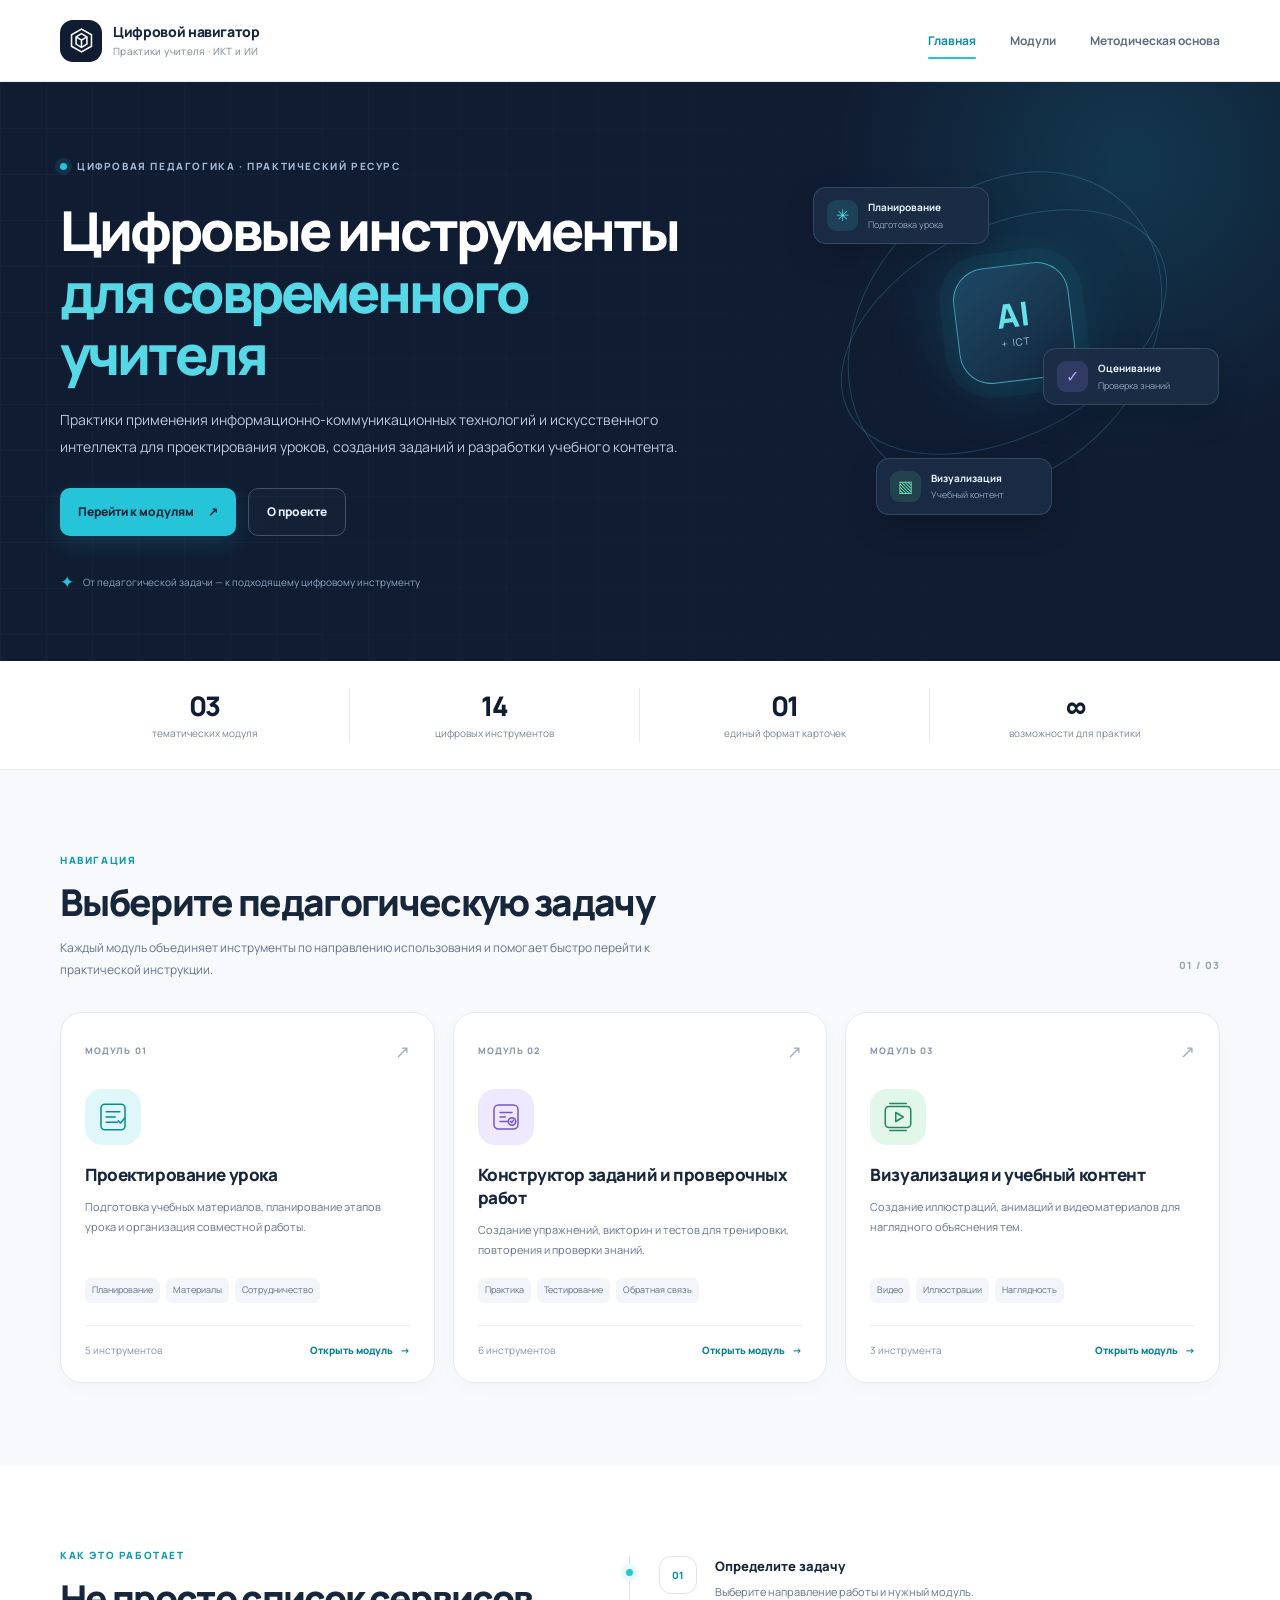
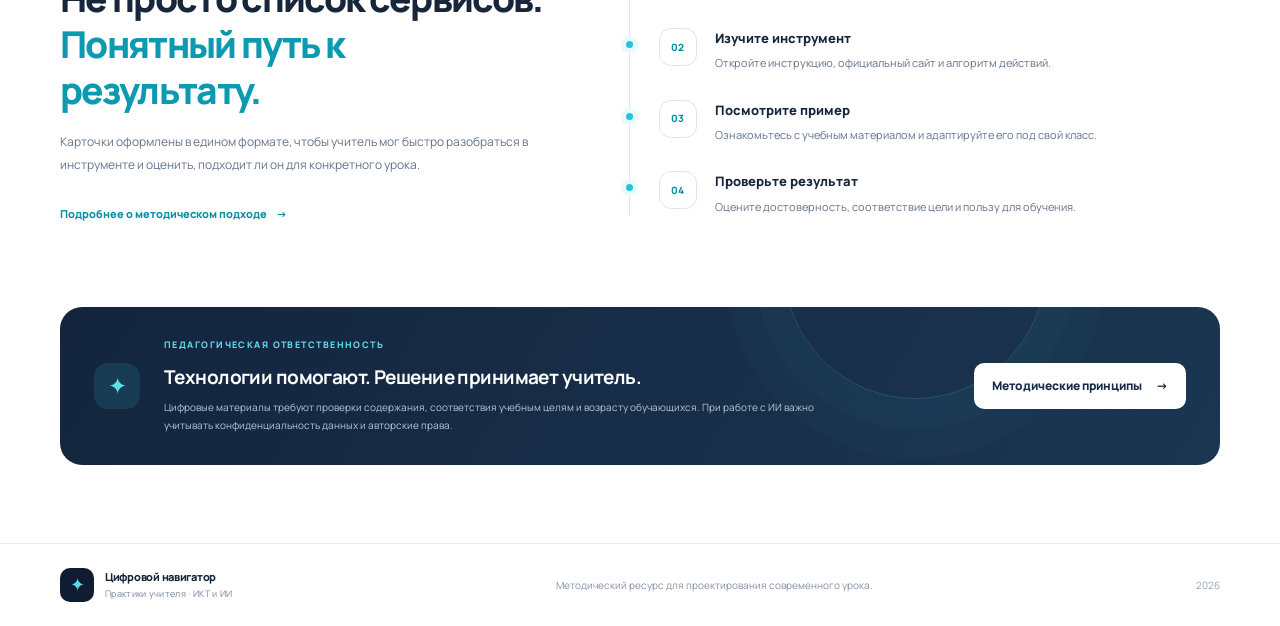
==== index.html @ 476607b9 "init" ====
<!DOCTYPE html>
<html lang="ru">
<head>
  <meta charset="UTF-8">
  <meta name="viewport" content="width=device-width, initial-scale=1.0">
  <meta name="description" content="Цифровой навигатор учителя — практики применения ИКТ и искусственного интеллекта в образовательном процессе.">
  <title>Цифровой навигатор учителя</title>
  <link rel="preconnect" href="https://fonts.googleapis.com">
  <link rel="preconnect" href="https://fonts.gstatic.com" crossorigin>
  <link href="https://fonts.googleapis.com/css2?family=Manrope:wght@400;500;600;700;800&display=swap" rel="stylesheet">
  <link rel="stylesheet" href="assets/css/style.css">
</head>
<body>
  <header class="site-header">
    <div class="container nav-wrap">
      <a class="brand" href="index.html" aria-label="Цифровой навигатор — главная">
        <span class="brand-mark" aria-hidden="true">
          <svg viewBox="0 0 32 32" fill="none"><path d="M16 3.5 27 9.7v12.6L16 28.5 5 22.3V9.7L16 3.5Z" stroke="currentColor" stroke-width="1.7"/><path d="m10 12 6-3.5 6 3.5v8l-6 3.5-6-3.5v-8Z" stroke="currentColor" stroke-width="1.7"/><path d="m10.5 12.3 5.5 3.2 5.5-3.2M16 15.5v7.6" stroke="currentColor" stroke-width="1.7"/></svg>
        </span>
        <span class="brand-copy"><strong>Цифровой навигатор</strong><small>Практики учителя · ИКТ и ИИ</small></span>
      </a>
      <button class="menu-toggle" type="button" aria-label="Открыть меню" aria-expanded="false">
        <span></span><span></span><span></span>
      </button>
      <nav class="main-nav" aria-label="Главная навигация">
        <a class="active" href="index.html">Главная</a>
        <a href="modules/lesson-design.html">Модули</a>
        <a href="methodology.html">Методическая основа</a>
      </nav>
    </div>
  </header>

  <main>
    <section class="hero">
      <div class="hero-grid" aria-hidden="true"></div>
      <div class="container hero-content">
        <div class="eyebrow"><span class="eyebrow-dot"></span> ЦИФРОВАЯ ПЕДАГОГИКА · ПРАКТИЧЕСКИЙ РЕСУРС</div>
        <h1>Цифровые инструменты<br><span>для современного учителя</span></h1>
        <p class="hero-lead">Практики применения информационно-коммуникационных технологий и искусственного интеллекта для проектирования уроков, создания заданий и разработки учебного контента.</p>
        <div class="hero-actions">
          <a class="button button-primary" href="#modules">Перейти к модулям <span aria-hidden="true">↗</span></a>
          <a class="button button-ghost" href="methodology.html">О проекте</a>
        </div>
        <div class="hero-note"><span class="note-icon">✦</span><span>От педагогической задачи — к подходящему цифровому инструменту</span></div>
      </div>
      <div class="hero-decoration" aria-hidden="true">
        <div class="orbit orbit-one"></div><div class="orbit orbit-two"></div>
        <div class="core"><span>AI</span><small>+ ICT</small></div>
        <div class="float-card float-card-a"><span class="float-icon cyan">✳</span><span><b>Планирование</b><small>Подготовка урока</small></span></div>
        <div class="float-card float-card-b"><span class="float-icon violet">✓</span><span><b>Оценивание</b><small>Проверка знаний</small></span></div>
        <div class="float-card float-card-c"><span class="float-icon green">▧</span><span><b>Визуализация</b><small>Учебный контент</small></span></div>
      </div>
    </section>

    <section class="stats-section" aria-label="О навигаторе в цифрах">
      <div class="container stats-grid">
        <div class="stat"><span class="stat-number">03</span><span class="stat-label">тематических модуля</span></div>
        <div class="stat"><span class="stat-number">14</span><span class="stat-label">цифровых инструментов</span></div>
        <div class="stat"><span class="stat-number">01</span><span class="stat-label">единый формат карточек</span></div>
        <div class="stat"><span class="stat-number">∞</span><span class="stat-label">возможности для практики</span></div>
      </div>
    </section>

    <section class="section modules-section" id="modules">
      <div class="container">
        <div class="section-heading">
          <div>
            <div class="section-kicker">НАВИГАЦИЯ</div>
            <h2>Выберите педагогическую задачу</h2>
            <p>Каждый модуль объединяет инструменты по направлению использования и помогает быстро перейти к практической инструкции.</p>
          </div>
          <span class="heading-index">01 / 03</span>
        </div>
        <div class="module-grid">
          <article class="module-card module-card-blue">
            <div class="module-topline"><span class="module-number">МОДУЛЬ 01</span><span class="module-symbol">↗</span></div>
            <div class="module-icon icon-blue" aria-hidden="true">
              <svg viewBox="0 0 48 48" fill="none"><rect x="8" y="7" width="32" height="34" rx="5" stroke="currentColor" stroke-width="2"/><path d="M15 17h18M15 24h12M15 31h15" stroke="currentColor" stroke-width="2" stroke-linecap="round"/><path d="m31 29 3 3 6-7" stroke="currentColor" stroke-width="2" stroke-linecap="round" stroke-linejoin="round"/></svg>
            </div>
            <h3>Проектирование урока</h3>
            <p>Подготовка учебных материалов, планирование этапов урока и организация совместной работы.</p>
            <div class="module-tags"><span>Планирование</span><span>Материалы</span><span>Сотрудничество</span></div>
            <div class="module-footer"><span>5 инструментов</span><a href="modules/lesson-design.html" aria-label="Открыть модуль Проектирование урока">Открыть модуль <span>→</span></a></div>
          </article>

          <article class="module-card module-card-violet">
            <div class="module-topline"><span class="module-number">МОДУЛЬ 02</span><span class="module-symbol">↗</span></div>
            <div class="module-icon icon-violet" aria-hidden="true">
              <svg viewBox="0 0 48 48" fill="none"><rect x="8" y="8" width="32" height="32" rx="6" stroke="currentColor" stroke-width="2"/><path d="M16 18h16M16 24h7M16 30h11" stroke="currentColor" stroke-width="2" stroke-linecap="round"/><circle cx="32" cy="30" r="5" fill="currentColor" fill-opacity=".16" stroke="currentColor" stroke-width="2"/><path d="m30 30 1.5 1.5L34 28" stroke="currentColor" stroke-width="1.7" stroke-linecap="round" stroke-linejoin="round"/></svg>
            </div>
            <h3>Конструктор заданий и проверочных работ</h3>
            <p>Создание упражнений, викторин и тестов для тренировки, повторения и проверки знаний.</p>
            <div class="module-tags"><span>Практика</span><span>Тестирование</span><span>Обратная связь</span></div>
            <div class="module-footer"><span>6 инструментов</span><a href="modules/assessment.html" aria-label="Открыть модуль Конструктор заданий и проверочных работ">Открыть модуль <span>→</span></a></div>
          </article>

          <article class="module-card module-card-green">
            <div class="module-topline"><span class="module-number">МОДУЛЬ 03</span><span class="module-symbol">↗</span></div>
            <div class="module-icon icon-green" aria-hidden="true">
              <svg viewBox="0 0 48 48" fill="none"><rect x="7" y="10" width="34" height="28" rx="5" stroke="currentColor" stroke-width="2"/><path d="m21 18 10 6-10 6V18Z" stroke="currentColor" stroke-width="2" stroke-linejoin="round"/><path d="M13 6h22M13 42h22" stroke="currentColor" stroke-width="2" stroke-linecap="round"/></svg>
            </div>
            <h3>Визуализация и учебный контент</h3>
            <p>Создание иллюстраций, анимаций и видеоматериалов для наглядного объяснения тем.</p>
            <div class="module-tags"><span>Видео</span><span>Иллюстрации</span><span>Наглядность</span></div>
            <div class="module-footer"><span>3 инструмента</span><a href="modules/visual-content.html" aria-label="Открыть модуль Визуализация и учебный контент">Открыть модуль <span>→</span></a></div>
          </article>
        </div>
      </div>
    </section>

    <section class="section approach-section">
      <div class="container approach-grid">
        <div class="approach-copy">
          <div class="section-kicker">КАК ЭТО РАБОТАЕТ</div>
          <h2>Не просто список сервисов.<br><span>Понятный путь к результату.</span></h2>
          <p>Карточки оформлены в едином формате, чтобы учитель мог быстро разобраться в инструменте и оценить, подходит ли он для конкретного урока.</p>
          <a class="text-link" href="methodology.html">Подробнее о методическом подходе <span>→</span></a>
        </div>
        <div class="steps-list">
          <div class="step-item"><div class="step-number">01</div><div><h3>Определите задачу</h3><p>Выберите направление работы и нужный модуль.</p></div></div>
          <div class="step-item"><div class="step-number">02</div><div><h3>Изучите инструмент</h3><p>Откройте инструкцию, официальный сайт и алгоритм действий.</p></div></div>
          <div class="step-item"><div class="step-number">03</div><div><h3>Посмотрите пример</h3><p>Ознакомьтесь с учебным материалом и адаптируйте его под свой класс.</p></div></div>
          <div class="step-item"><div class="step-number">04</div><div><h3>Проверьте результат</h3><p>Оцените достоверность, соответствие цели и пользу для обучения.</p></div></div>
        </div>
      </div>
    </section>

    <section class="responsible-section">
      <div class="container responsible-card">
        <div class="responsible-icon" aria-hidden="true">✦</div>
        <div class="responsible-copy">
          <div class="section-kicker">ПЕДАГОГИЧЕСКАЯ ОТВЕТСТВЕННОСТЬ</div>
          <h2>Технологии помогают. Решение принимает учитель.</h2>
          <p>Цифровые материалы требуют проверки содержания, соответствия учебным целям и возрасту обучающихся. При работе с ИИ важно учитывать конфиденциальность данных и авторские права.</p>
        </div>
        <a class="button button-light" href="methodology.html">Методические принципы <span>→</span></a>
      </div>
    </section>
  </main>

  <footer class="site-footer">
    <div class="container footer-inner">
      <a class="brand brand-footer" href="index.html"><span class="brand-mark" aria-hidden="true">✦</span><span class="brand-copy"><strong>Цифровой навигатор</strong><small>Практики учителя · ИКТ и ИИ</small></span></a>
      <p>Методический ресурс для проектирования современного урока.</p>
      <span class="footer-year">2026</span>
    </div>
  </footer>
  <script src="assets/js/main.js"></script>
</body>
</html>
---- assets/css/style.css ----
/* Цифровой навигатор учителя — главная страница */
:root {
  --navy: #101c32;
  --navy-2: #182944;
  --ink: #18263c;
  --muted: #64748b;
  --line: #e4eaf2;
  --paper: #f7f9fc;
  --white: #ffffff;
  --cyan: #25c4d8;
  --cyan-dark: #0a8da2;
  --radius: 22px;
  --shadow: 0 18px 55px rgba(22, 42, 70, .08);
}
* { box-sizing: border-box; }
html { scroll-behavior: smooth; scroll-padding-top: 88px; }
body { margin: 0; font-family: 'Manrope', Arial, sans-serif; color: var(--ink); background: #fff; line-height: 1.65; -webkit-font-smoothing: antialiased; }
a { color: inherit; text-decoration: none; }
button { font: inherit; }
.container { width: min(1160px, calc(100% - 48px)); margin-inline: auto; }
.site-header {  height: 82px; background: rgba(255,255,255,.94); border-bottom: 1px solid rgba(226,232,240,.85); position: sticky; top: 0; z-index: 20; backdrop-filter: blur(16px); }
.nav-wrap { display: flex; align-items: center; justify-content: space-between; height: 100%; gap: 24px; }
.brand { display: inline-flex; align-items: center; gap: 11px; flex-shrink: 0; }
.brand-mark { width: 42px; height: 42px; display: grid; place-items: center; color: #fff; background: var(--navy); border-radius: 13px; }
.brand-mark svg { width: 29px; height: 29px; }
.brand-copy { display: flex; flex-direction: column; line-height: 1.35; }
.brand-copy strong { font-size: 14px; font-weight: 800; letter-spacing: -.025em; }
.brand-copy small { font-size: 10px; color: #77869a; letter-spacing: .035em; margin-top: 3px; }
.main-nav { display: flex; align-items: center; gap: 34px; font-size: 12px; font-weight: 700; color: #5d6c80; }
.main-nav a { transition: color .2s; position: relative; padding: 9px 0; }
.main-nav a:hover, .main-nav a.active { color: var(--cyan-dark); }
.main-nav a.active::after { content: ""; position: absolute; height: 2px; background: var(--cyan); bottom: 0; left: 0; right: 0; border-radius: 4px; }
.menu-toggle { display: none; border: 0; background: transparent; padding: 8px; }
.menu-toggle span { display: block; height: 2px; width: 23px; margin: 5px; background: var(--ink); border-radius: 2px; }
.hero { background: var(--navy); min-height: 530px; position: relative; overflow: hidden; color: #fff; }
.hero-grid { position: absolute; inset: 0; opacity: .14; background-image: linear-gradient(rgba(157,188,226,.24) 1px, transparent 1px), linear-gradient(90deg, rgba(157,188,226,.24) 1px, transparent 1px); background-size: 46px 46px; mask-image: linear-gradient(90deg, black, transparent 90%); }
.hero::after { content: ""; position: absolute; width: 620px; height: 620px; border-radius: 50%; right: -160px; top: -230px; background: radial-gradient(circle, rgba(28,191,216,.17), transparent 67%); pointer-events: none; }
.hero-content { position: relative; z-index: 2; padding-top: 76px; padding-bottom: 65px; max-width: 1160px; }
.eyebrow, .section-kicker { font-size: 10px; font-weight: 800; letter-spacing: .16em; }
.eyebrow { color: #9fb5d2; display: flex; align-items: center; gap: 10px; }
.eyebrow-dot { width: 7px; height: 7px; border-radius: 50%; background: var(--cyan); box-shadow: 0 0 0 5px rgba(37,196,216,.12); }
h1, h2, h3, p { margin-top: 0; }
.hero h1 { font-size: clamp(36px, 4.3vw, 58px); line-height: 1.13; letter-spacing: -.055em; max-width: 670px; margin: 24px 0 22px; font-weight: 800; }
.hero h1 span { color: #57d8e6; }
.hero-lead { max-width: 625px; color: #b9c8dc; font-size: 14px; line-height: 1.9; margin-bottom: 28px; }
.hero-actions { display: flex; gap: 12px; flex-wrap: wrap; }
.button { display: inline-flex; align-items: center; justify-content: center; gap: 14px; padding: 13px 18px; border-radius: 10px; font-size: 12px; font-weight: 800; transition: transform .2s, background .2s, box-shadow .2s; }
.button:hover { transform: translateY(-2px); }
.button-primary { color: #0e2437; background: var(--cyan); box-shadow: 0 8px 24px rgba(37,196,216,.16); }
.button-primary:hover { background: #5cdeea; }
.button-ghost { color: #e4edf9; border: 1px solid #41516a; background: rgba(255,255,255,.02); }
.button-ghost:hover { background: rgba(255,255,255,.08); }
.hero-note { display: flex; align-items: center; gap: 9px; color: #8fa5c0; font-size: 10px; margin-top: 32px; }
.note-icon { color: var(--cyan); font-size: 17px; }
.hero-decoration { position: absolute; z-index: 1; right: max(5%, calc((100vw - 1160px)/2)); top: 70px; width: 405px; height: 380px; }
.orbit { position: absolute; border: 1px solid rgba(93,192,219,.23); border-radius: 50%; transform: rotate(-27deg); }
.orbit-one { width: 350px; height: 210px; top: 75px; left: 18px; }
.orbit-two { width: 280px; height: 350px; top: 4px; left: 54px; transform: rotate(43deg); }
.core { position: absolute; width: 116px; height: 116px; left: 145px; top: 113px; display: flex; align-items: center; justify-content: center; flex-direction: column; border-radius: 32px; background: linear-gradient(145deg, #1d4966, #14273e); border: 1px solid rgba(86,220,231,.65); box-shadow: 0 0 0 14px rgba(38,194,216,.05), 0 0 70px rgba(32,192,218,.2); transform: rotate(-7deg); }
.core span { font-size: 33px; font-weight: 800; color: #67e0e9; line-height: 1.15; }
.core small { font-size: 10px; color: #a8c7df; letter-spacing: .15em; }
.float-card { position: absolute; display: flex; align-items: center; gap: 10px; min-width: 176px; padding: 11px 13px; background: rgba(28,45,70,.9); border: 1px solid rgba(164,190,219,.19); border-radius: 13px; box-shadow: 0 12px 32px rgba(0,0,0,.18); backdrop-filter: blur(10px); }
.float-card b, .float-card small { display: block; }
.float-card b { font-size: 10px; color: #edf5ff; }
.float-card small { font-size: 9px; color: #8fa5bf; margin-top: 2px; }
.float-card-a { top: 35px; left: 2px; }
.float-card-b { right: -3px; top: 196px; }
.float-card-c { bottom: 17px; left: 65px; }
.float-icon { width: 31px; height: 31px; border-radius: 9px; display: grid; place-items: center; font-size: 16px; }
.float-icon.cyan { background: rgba(37,196,216,.15); color: #55dbe6; }
.float-icon.violet { background: rgba(165,139,255,.16); color: #b7a5ff; }
.float-icon.green { background: rgba(89,215,159,.14); color: #70e6b1; }
.stats-section { border-bottom: 1px solid var(--line); background: #fff; }
.stats-grid { display: grid; grid-template-columns: repeat(4, 1fr); padding-block: 27px; }
.stat { display: flex; flex-direction: column; align-items: center; text-align: center; gap: 2px; border-right: 1px solid var(--line); }
.stat:last-child { border-right: 0; }
.stat-number { font-size: 27px; line-height: 1.3; letter-spacing: -.05em; font-weight: 800; color: var(--navy); }
.stat-label { color: #77869a; font-size: 10px; }
.section { padding-block: 82px; }
.modules-section { background: #f7f9fc; }
.section-heading { display: flex; align-items: flex-end; justify-content: space-between; gap: 24px; margin-bottom: 31px; }
.section-kicker { color: #0b9ab0; margin-bottom: 11px; }
.section-heading h2, .approach-copy h2 { font-size: clamp(26px, 3vw, 37px); line-height: 1.25; letter-spacing: -.045em; margin-bottom: 12px; font-weight: 800; }
.section-heading p { max-width: 650px; margin-bottom: 0; font-size: 12px; line-height: 1.8; color: var(--muted); }
.heading-index { font-size: 10px; color: #94a3b8; font-weight: 800; letter-spacing: .12em; white-space: nowrap; padding-bottom: 7px; }
.module-grid { display: grid; grid-template-columns: repeat(3, 1fr); gap: 18px; align-items: stretch; }
.module-card { display: flex; flex-direction: column; min-height: 365px; background: #fff; padding: 24px; border: 1px solid #e6ebf2; border-radius: var(--radius); box-shadow: 0 5px 20px rgba(22,42,70,.025); transition: transform .22s, box-shadow .22s, border-color .22s; }
.module-card:hover { transform: translateY(-5px); box-shadow: var(--shadow); border-color: #cbd9e7; }
.module-topline { display: flex; justify-content: space-between; align-items: center; }
.module-number { font-size: 9px; letter-spacing: .12em; font-weight: 800; color: #8997aa; }
.module-symbol { color: #a6b2c1; font-size: 18px; }
.module-icon { width: 56px; height: 56px; border-radius: 17px; display: grid; place-items: center; margin-top: 23px; }
.module-icon svg { width: 36px; height: 36px; }
.icon-blue { background: #e0f7fa; color: #07899c; }
.icon-violet { background: #eee9ff; color: #7756c4; }
.icon-green { background: #e0f7ea; color: #25865b; }
.module-card h3 { font-size: 17px; line-height: 1.35; letter-spacing: -.025em; margin: 19px 0 10px; font-weight: 800; }
.module-card p { font-size: 11px; line-height: 1.8; color: var(--muted); margin-bottom: 18px; }
.module-tags { display: flex; gap: 6px; flex-wrap: wrap; margin-top: auto; margin-bottom: 22px; }
.module-tags span { font-size: 9px; color: #627188; background: #f2f5f9; border-radius: 6px; padding: 5px 7px; }
.module-footer { border-top: 1px solid #edf0f5; padding-top: 16px; display: flex; justify-content: space-between; align-items: center; gap: 10px; }
.module-footer > span { font-size: 10px; color: #8794a7; }
.module-footer a { font-size: 10px; color: #087f94; font-weight: 800; white-space: nowrap; }
.module-footer a span { margin-left: 5px; transition: margin .2s; }
.module-footer a:hover span { margin-left: 9px; }
.approach-section { background: #fff; }
.approach-grid { display: grid; grid-template-columns: .9fr 1.1fr; gap: 85px; align-items: center; }
.approach-copy h2 { margin-bottom: 18px; }
.approach-copy h2 span { color: #0b9ab0; }
.approach-copy p { font-size: 12px; line-height: 1.9; color: var(--muted); margin-bottom: 22px; }
.text-link { display: inline-flex; align-items: center; gap: 9px; font-size: 11px; font-weight: 800; color: #0b8fa4; }
.text-link span { transition: transform .2s; }
.text-link:hover span { transform: translateX(4px); }
.steps-list { border-left: 1px solid #dce5ef; padding-left: 29px; display: flex; flex-direction: column; gap: 27px; }
.step-item { display: grid; grid-template-columns: 40px 1fr; gap: 16px; position: relative; }
.step-item::before { content: ""; position: absolute; width: 7px; height: 7px; border-radius: 50%; background: var(--cyan); left: -33px; top: 13px; box-shadow: 0 0 0 5px #e7fafd; }
.step-number { width: 38px; height: 38px; display: grid; place-items: center; border: 1px solid #dce5ef; border-radius: 12px; font-size: 10px; font-weight: 800; color: #0b8fa4; background: #fff; }
.step-item h3 { font-size: 13px; margin: 0 0 4px; font-weight: 800; }
.step-item p { font-size: 11px; color: var(--muted); line-height: 1.75; margin: 0; }
.responsible-section { padding: 0 0 78px; }
.responsible-card { background: linear-gradient(120deg, #14243d, #1b3651); color: #fff; border-radius: 22px; padding: 31px 34px; display: grid; grid-template-columns: 48px 1fr auto; gap: 22px; align-items: center; overflow: hidden; position: relative; }
.responsible-card::after { content: ""; width: 260px; height: 260px; position: absolute; right: 15%; top: -170px; border-radius: 50%; border: 1px solid rgba(79,216,231,.2); box-shadow: 0 0 0 30px rgba(79,216,231,.025), 0 0 0 60px rgba(79,216,231,.02); pointer-events: none; }
.responsible-icon { width: 46px; height: 46px; border-radius: 14px; background: rgba(48,208,223,.13); display: grid; place-items: center; color: #60e0e9; font-size: 23px; }
.responsible-copy { position: relative; z-index: 1; }
.responsible-copy .section-kicker { color: #62d8e5; font-size: 9px; }
.responsible-copy h2 { font-size: 19px; line-height: 1.4; letter-spacing: -.03em; margin: 0 0 7px; }
.responsible-copy p { color: #b6c6d9; font-size: 10px; line-height: 1.8; margin: 0; max-width: 680px; }
.button-light { background: #fff; color: #172b44; white-space: nowrap; position: relative; z-index: 1; }
.button-light:hover { background: #e8fbfd; }
.site-footer { border-top: 1px solid var(--line); padding-block: 24px; background: #fff; }
.footer-inner { display: flex; align-items: center; justify-content: space-between; gap: 20px; }
.brand-footer .brand-mark { width: 34px; height: 34px; border-radius: 10px; font-size: 18px; color: #5bdbe5; }
.brand-footer .brand-copy strong { font-size: 11px; }
.brand-footer .brand-copy small { font-size: 9px; }
.footer-inner > p { margin: 0; color: #8491a3; font-size: 10px; text-align: center; }
.footer-year { font-size: 10px; color: #94a3b8; }
@media (max-width: 1000px) {
  .hero-decoration { right: -95px; opacity: .65; transform: scale(.82); transform-origin: center right; }
  .hero-content { max-width: 100%; }
  .hero-lead, .hero h1 { max-width: 610px; }
  .module-card { padding: 20px; }
  .approach-grid { gap: 45px; }
  .responsible-card { grid-template-columns: 44px 1fr; }
  .responsible-card .button { grid-column: 2; justify-self: start; }
}
@media (max-width: 760px) {
  .container { width: min(100% - 32px, 560px); }
  .site-header { height: 72px; }
  .brand-mark { width: 38px; height: 38px; }
  .brand-copy strong { font-size: 12px; }
  .brand-copy small { font-size: 9px; }
  .menu-toggle { display: block; cursor: pointer; }
  .main-nav { display: none; position: absolute; top: 71px; left: 0; right: 0; padding: 16px 24px 20px; background: #fff; border-bottom: 1px solid var(--line); box-shadow: 0 15px 25px rgba(16,28,50,.08); flex-direction: column; align-items: stretch; gap: 8px; }
  .main-nav.open { display: flex; }
  .main-nav a { padding: 10px 0; }
  .main-nav a.active::after { width: 28px; right: auto; }
  .hero { min-height: auto; }
  .hero-content { padding-top: 55px; padding-bottom: 42px; }
  .hero h1 { font-size: clamp(35px, 9vw, 48px); margin-top: 22px; }
  .hero-lead { font-size: 13px; max-width: 100%; }
  .hero-decoration { display: none; }
  .hero-note { align-items: flex-start; line-height: 1.6; max-width: 320px; }
  .stats-grid { grid-template-columns: repeat(2, 1fr); row-gap: 20px; padding-block: 23px; }
  .stat:nth-child(2) { border-right: 0; }
  .stat-number { font-size: 25px; }
  .section { padding-block: 58px; }
  .section-heading { align-items: flex-start; }
  .section-heading h2, .approach-copy h2 { font-size: 28px; }
  .heading-index { display: none; }
  .module-grid { grid-template-columns: 1fr; gap: 14px; }
  .module-card { min-height: 0; padding: 22px; }
  .module-icon { margin-top: 18px; }
  .module-card h3 { font-size: 18px; }
  .module-card p { font-size: 12px; }
  .module-tags span, .module-footer > span, .module-footer a { font-size: 10px; }
  .approach-grid { grid-template-columns: 1fr; gap: 35px; }
  .steps-list { gap: 23px; }
  .responsible-section { padding-bottom: 55px; }
  .responsible-card { grid-template-columns: 42px 1fr; padding: 24px 20px; gap: 15px; }
  .responsible-copy h2 { font-size: 17px; }
  .responsible-copy p { font-size: 11px; }
  .responsible-card .button { grid-column: 1 / -1; justify-self: stretch; }
  .footer-inner { flex-wrap: wrap; }
  .footer-inner > p { order: 3; text-align: left; width: 100%; }
}
@media (prefers-reduced-motion: reduce) {
  html { scroll-behavior: auto; }
  *, *::before, *::after { transition-duration: .01ms !important; animation-duration: .01ms !important; }
}
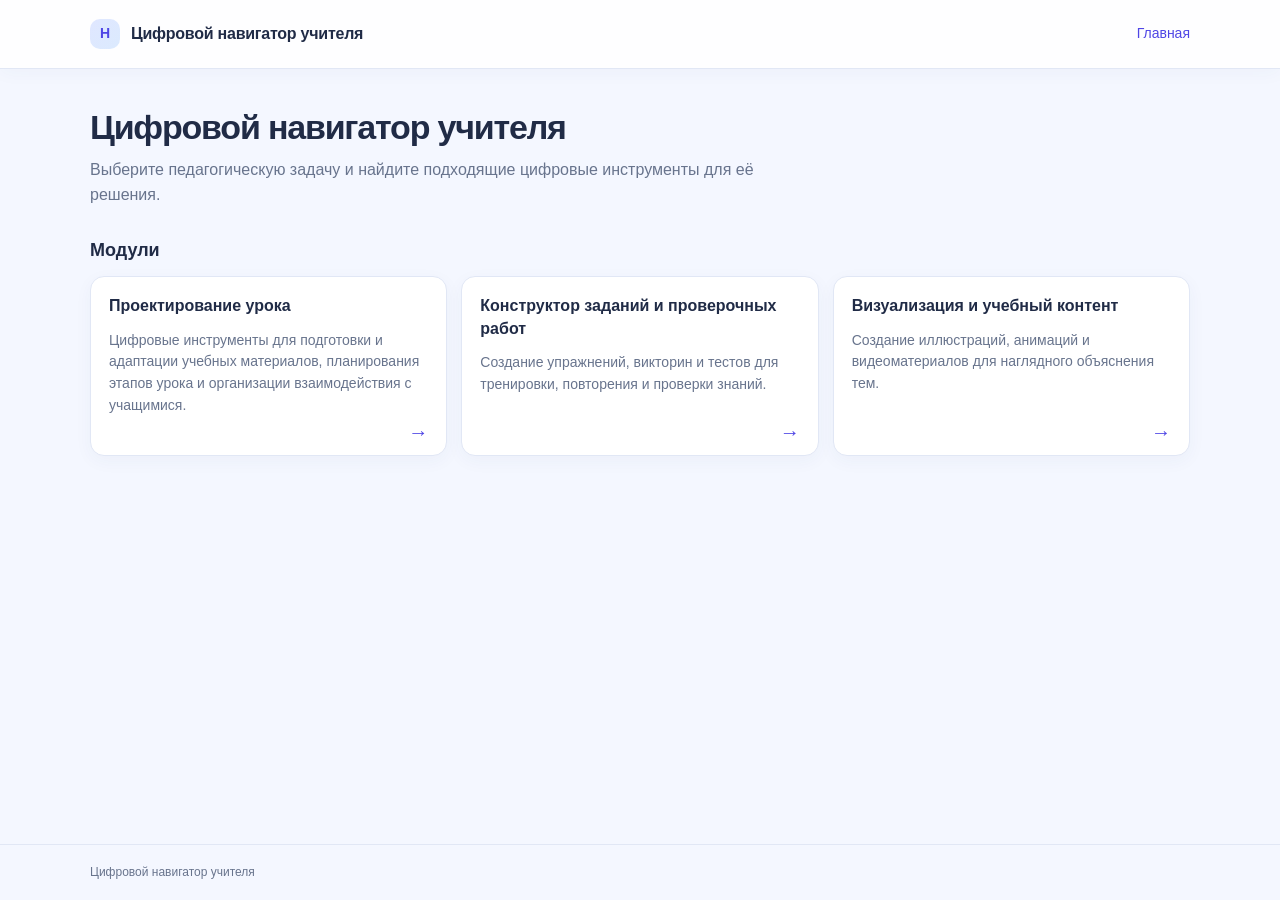
==== commit 652eaec0: "Add files via upload" ====
--- a/index.html
+++ b/index.html
@@ -1,150 +1,38 @@
-<!DOCTYPE html>
+<!doctype html>
 <html lang="ru">
 <head>
-  <meta charset="UTF-8">
-  <meta name="viewport" content="width=device-width, initial-scale=1.0">
-  <meta name="description" content="Цифровой навигатор учителя — практики применения ИКТ и искусственного интеллекта в образовательном процессе.">
+  <meta charset="utf-8">
+  <meta name="viewport" content="width=device-width, initial-scale=1">
+  <meta name="theme-color" content="#ffffff">
+  <meta name="description" content="Цифровой навигатор учителя — справочник цифровых инструментов для решения педагогических задач.">
   <title>Цифровой навигатор учителя</title>
-  <link rel="preconnect" href="https://fonts.googleapis.com">
-  <link rel="preconnect" href="https://fonts.gstatic.com" crossorigin>
-  <link href="https://fonts.googleapis.com/css2?family=Manrope:wght@400;500;600;700;800&display=swap" rel="stylesheet">
-  <link rel="stylesheet" href="assets/css/style.css">
+  <link rel="stylesheet" href="css/styles.css">
+  <script defer src="data/modules.js"></script>
+  <script defer src="data/tools.js"></script>
+  <script defer src="data/examples.js"></script>
+  <script defer src="js/app.js"></script>
 </head>
 <body>
+  <a class="skip-link" href="#main">Перейти к содержанию</a>
+
   <header class="site-header">
-    <div class="container nav-wrap">
-      <a class="brand" href="index.html" aria-label="Цифровой навигатор — главная">
-        <span class="brand-mark" aria-hidden="true">
-          <svg viewBox="0 0 32 32" fill="none"><path d="M16 3.5 27 9.7v12.6L16 28.5 5 22.3V9.7L16 3.5Z" stroke="currentColor" stroke-width="1.7"/><path d="m10 12 6-3.5 6 3.5v8l-6 3.5-6-3.5v-8Z" stroke="currentColor" stroke-width="1.7"/><path d="m10.5 12.3 5.5 3.2 5.5-3.2M16 15.5v7.6" stroke="currentColor" stroke-width="1.7"/></svg>
-        </span>
-        <span class="brand-copy"><strong>Цифровой навигатор</strong><small>Практики учителя · ИКТ и ИИ</small></span>
+    <div class="header-inner">
+      <a class="site-name" href="index.html" aria-label="Цифровой навигатор учителя — главная">
+        <span class="site-mark" aria-hidden="true">Н</span>
+        <span>Цифровой навигатор учителя</span>
       </a>
-      <button class="menu-toggle" type="button" aria-label="Открыть меню" aria-expanded="false">
-        <span></span><span></span><span></span>
-      </button>
-      <nav class="main-nav" aria-label="Главная навигация">
-        <a class="active" href="index.html">Главная</a>
-        <a href="modules/lesson-design.html">Модули</a>
-        <a href="methodology.html">Методическая основа</a>
-      </nav>
+      <a class="header-home" href="index.html">Главная</a>
     </div>
   </header>
 
-  <main>
-    <section class="hero">
-      <div class="hero-grid" aria-hidden="true"></div>
-      <div class="container hero-content">
-        <div class="eyebrow"><span class="eyebrow-dot"></span> ЦИФРОВАЯ ПЕДАГОГИКА · ПРАКТИЧЕСКИЙ РЕСУРС</div>
-        <h1>Цифровые инструменты<br><span>для современного учителя</span></h1>
-        <p class="hero-lead">Практики применения информационно-коммуникационных технологий и искусственного интеллекта для проектирования уроков, создания заданий и разработки учебного контента.</p>
-        <div class="hero-actions">
-          <a class="button button-primary" href="#modules">Перейти к модулям <span aria-hidden="true">↗</span></a>
-          <a class="button button-ghost" href="methodology.html">О проекте</a>
-        </div>
-        <div class="hero-note"><span class="note-icon">✦</span><span>От педагогической задачи — к подходящему цифровому инструменту</span></div>
-      </div>
-      <div class="hero-decoration" aria-hidden="true">
-        <div class="orbit orbit-one"></div><div class="orbit orbit-two"></div>
-        <div class="core"><span>AI</span><small>+ ICT</small></div>
-        <div class="float-card float-card-a"><span class="float-icon cyan">✳</span><span><b>Планирование</b><small>Подготовка урока</small></span></div>
-        <div class="float-card float-card-b"><span class="float-icon violet">✓</span><span><b>Оценивание</b><small>Проверка знаний</small></span></div>
-        <div class="float-card float-card-c"><span class="float-icon green">▧</span><span><b>Визуализация</b><small>Учебный контент</small></span></div>
-      </div>
-    </section>
-
-    <section class="stats-section" aria-label="О навигаторе в цифрах">
-      <div class="container stats-grid">
-        <div class="stat"><span class="stat-number">03</span><span class="stat-label">тематических модуля</span></div>
-        <div class="stat"><span class="stat-number">14</span><span class="stat-label">цифровых инструментов</span></div>
-        <div class="stat"><span class="stat-number">01</span><span class="stat-label">единый формат карточек</span></div>
-        <div class="stat"><span class="stat-number">∞</span><span class="stat-label">возможности для практики</span></div>
-      </div>
-    </section>
-
-    <section class="section modules-section" id="modules">
-      <div class="container">
-        <div class="section-heading">
-          <div>
-            <div class="section-kicker">НАВИГАЦИЯ</div>
-            <h2>Выберите педагогическую задачу</h2>
-            <p>Каждый модуль объединяет инструменты по направлению использования и помогает быстро перейти к практической инструкции.</p>
-          </div>
-          <span class="heading-index">01 / 03</span>
-        </div>
-        <div class="module-grid">
-          <article class="module-card module-card-blue">
-            <div class="module-topline"><span class="module-number">МОДУЛЬ 01</span><span class="module-symbol">↗</span></div>
-            <div class="module-icon icon-blue" aria-hidden="true">
-              <svg viewBox="0 0 48 48" fill="none"><rect x="8" y="7" width="32" height="34" rx="5" stroke="currentColor" stroke-width="2"/><path d="M15 17h18M15 24h12M15 31h15" stroke="currentColor" stroke-width="2" stroke-linecap="round"/><path d="m31 29 3 3 6-7" stroke="currentColor" stroke-width="2" stroke-linecap="round" stroke-linejoin="round"/></svg>
-            </div>
-            <h3>Проектирование урока</h3>
-            <p>Подготовка учебных материалов, планирование этапов урока и организация совместной работы.</p>
-            <div class="module-tags"><span>Планирование</span><span>Материалы</span><span>Сотрудничество</span></div>
-            <div class="module-footer"><span>5 инструментов</span><a href="modules/lesson-design.html" aria-label="Открыть модуль Проектирование урока">Открыть модуль <span>→</span></a></div>
-          </article>
-
-          <article class="module-card module-card-violet">
-            <div class="module-topline"><span class="module-number">МОДУЛЬ 02</span><span class="module-symbol">↗</span></div>
-            <div class="module-icon icon-violet" aria-hidden="true">
-              <svg viewBox="0 0 48 48" fill="none"><rect x="8" y="8" width="32" height="32" rx="6" stroke="currentColor" stroke-width="2"/><path d="M16 18h16M16 24h7M16 30h11" stroke="currentColor" stroke-width="2" stroke-linecap="round"/><circle cx="32" cy="30" r="5" fill="currentColor" fill-opacity=".16" stroke="currentColor" stroke-width="2"/><path d="m30 30 1.5 1.5L34 28" stroke="currentColor" stroke-width="1.7" stroke-linecap="round" stroke-linejoin="round"/></svg>
-            </div>
-            <h3>Конструктор заданий и проверочных работ</h3>
-            <p>Создание упражнений, викторин и тестов для тренировки, повторения и проверки знаний.</p>
-            <div class="module-tags"><span>Практика</span><span>Тестирование</span><span>Обратная связь</span></div>
-            <div class="module-footer"><span>6 инструментов</span><a href="modules/assessment.html" aria-label="Открыть модуль Конструктор заданий и проверочных работ">Открыть модуль <span>→</span></a></div>
-          </article>
-
-          <article class="module-card module-card-green">
-            <div class="module-topline"><span class="module-number">МОДУЛЬ 03</span><span class="module-symbol">↗</span></div>
-            <div class="module-icon icon-green" aria-hidden="true">
-              <svg viewBox="0 0 48 48" fill="none"><rect x="7" y="10" width="34" height="28" rx="5" stroke="currentColor" stroke-width="2"/><path d="m21 18 10 6-10 6V18Z" stroke="currentColor" stroke-width="2" stroke-linejoin="round"/><path d="M13 6h22M13 42h22" stroke="currentColor" stroke-width="2" stroke-linecap="round"/></svg>
-            </div>
-            <h3>Визуализация и учебный контент</h3>
-            <p>Создание иллюстраций, анимаций и видеоматериалов для наглядного объяснения тем.</p>
-            <div class="module-tags"><span>Видео</span><span>Иллюстрации</span><span>Наглядность</span></div>
-            <div class="module-footer"><span>3 инструмента</span><a href="modules/visual-content.html" aria-label="Открыть модуль Визуализация и учебный контент">Открыть модуль <span>→</span></a></div>
-          </article>
-        </div>
-      </div>
-    </section>
-
-    <section class="section approach-section">
-      <div class="container approach-grid">
-        <div class="approach-copy">
-          <div class="section-kicker">КАК ЭТО РАБОТАЕТ</div>
-          <h2>Не просто список сервисов.<br><span>Понятный путь к результату.</span></h2>
-          <p>Карточки оформлены в едином формате, чтобы учитель мог быстро разобраться в инструменте и оценить, подходит ли он для конкретного урока.</p>
-          <a class="text-link" href="methodology.html">Подробнее о методическом подходе <span>→</span></a>
-        </div>
-        <div class="steps-list">
-          <div class="step-item"><div class="step-number">01</div><div><h3>Определите задачу</h3><p>Выберите направление работы и нужный модуль.</p></div></div>
-          <div class="step-item"><div class="step-number">02</div><div><h3>Изучите инструмент</h3><p>Откройте инструкцию, официальный сайт и алгоритм действий.</p></div></div>
-          <div class="step-item"><div class="step-number">03</div><div><h3>Посмотрите пример</h3><p>Ознакомьтесь с учебным материалом и адаптируйте его под свой класс.</p></div></div>
-          <div class="step-item"><div class="step-number">04</div><div><h3>Проверьте результат</h3><p>Оцените достоверность, соответствие цели и пользу для обучения.</p></div></div>
-        </div>
-      </div>
-    </section>
-
-    <section class="responsible-section">
-      <div class="container responsible-card">
-        <div class="responsible-icon" aria-hidden="true">✦</div>
-        <div class="responsible-copy">
-          <div class="section-kicker">ПЕДАГОГИЧЕСКАЯ ОТВЕТСТВЕННОСТЬ</div>
-          <h2>Технологии помогают. Решение принимает учитель.</h2>
-          <p>Цифровые материалы требуют проверки содержания, соответствия учебным целям и возрасту обучающихся. При работе с ИИ важно учитывать конфиденциальность данных и авторские права.</p>
-        </div>
-        <a class="button button-light" href="methodology.html">Методические принципы <span>→</span></a>
-      </div>
-    </section>
+  <main id="main" class="page-container">
+    <div id="app" aria-live="polite">
+      <p class="loading-message">Загрузка содержимого…</p>
+    </div>
   </main>
 
   <footer class="site-footer">
-    <div class="container footer-inner">
-      <a class="brand brand-footer" href="index.html"><span class="brand-mark" aria-hidden="true">✦</span><span class="brand-copy"><strong>Цифровой навигатор</strong><small>Практики учителя · ИКТ и ИИ</small></span></a>
-      <p>Методический ресурс для проектирования современного урока.</p>
-      <span class="footer-year">2026</span>
-    </div>
+    <div class="footer-inner">Цифровой навигатор учителя</div>
   </footer>
-  <script src="assets/js/main.js"></script>
 </body>
 </html>
--- a/css/styles.css
+++ b/css/styles.css
@@ -0,0 +1,586 @@
+:root {
+  color-scheme: light;
+  --page-bg: #f4f7ff;
+  --text: #202b46;
+  --muted: #68748d;
+  --accent: #4f46e5;
+  --accent-hover: #3730a3;
+  --border: #e1e7f5;
+  --border-strong: #c8d2ea;
+  --surface-subtle: #eef2ff;
+  --focus: #8b9cff;
+  --radius: 14px;
+  --content-width: 1100px;
+}
+
+* { box-sizing: border-box; }
+
+html { min-width: 320px; background: var(--page-bg); scroll-behavior: auto; }
+
+body {
+  min-width: 320px;
+  min-height: 100vh;
+  margin: 0;
+  display: flex;
+  flex-direction: column;
+  color: var(--text);
+  background: var(--page-bg);
+  font-family: -apple-system, BlinkMacSystemFont, "Segoe UI", Roboto, Arial, sans-serif;
+  font-size: 16px;
+  line-height: 1.55;
+  -webkit-font-smoothing: antialiased;
+}
+
+a { color: var(--accent); text-underline-offset: 3px; }
+a:hover { color: var(--accent-hover); }
+a:focus-visible, button:focus-visible {
+  outline: 3px solid var(--focus);
+  outline-offset: 3px;
+}
+
+.skip-link {
+  position: absolute;
+  z-index: 10;
+  top: 8px;
+  left: 8px;
+  padding: 8px 12px;
+  transform: translateY(-150%);
+  border-radius: 6px;
+  background: var(--text);
+  color: #fff;
+}
+.skip-link:focus { transform: translateY(0); color: #fff; }
+
+.site-header { border-bottom: 1px solid var(--border); background: rgba(255, 255, 255, .92); box-shadow: 0 3px 18px rgba(47, 65, 120, .04); }
+.header-inner {
+  width: min(var(--content-width), calc(100% - 48px));
+  min-height: 68px;
+  margin: 0 auto;
+  display: flex;
+  align-items: center;
+  justify-content: space-between;
+  gap: 20px;
+}
+.site-name {
+  display: inline-flex;
+  align-items: center;
+  gap: 11px;
+  color: var(--text);
+  font-weight: 650;
+  text-decoration: none;
+  letter-spacing: -0.015em;
+}
+.site-name:hover { color: var(--text); }
+.site-mark {
+  display: inline-grid;
+  width: 30px;
+  height: 30px;
+  place-items: center;
+  border: 0;
+  border-radius: 10px;
+  background: linear-gradient(135deg, #e0e7ff, #dbeafe);
+  color: var(--accent);
+  font-size: 14px;
+  font-weight: 700;
+}
+.header-home { font-size: 14px; text-decoration: none; }
+
+.page-container {
+  width: min(var(--content-width), calc(100% - 48px));
+  margin: 0 auto;
+  padding: 38px 0 64px;
+  flex: 1 0 auto;
+}
+.page-heading { margin: 0 0 10px; font-size: clamp(26px, 4vw, 34px); line-height: 1.22; letter-spacing: -0.035em; font-weight: 680; }
+.page-description { max-width: 700px; margin: 0; color: var(--muted); font-size: 16px; }
+.page-intro { margin-bottom: 30px; }
+.section-heading { margin: 30px 0 14px; font-size: 18px; line-height: 1.35; font-weight: 650; }
+
+.breadcrumbs {
+  display: flex;
+  flex-wrap: wrap;
+  align-items: center;
+  gap: 7px;
+  margin: 0 0 22px;
+  color: var(--muted);
+  font-size: 13px;
+}
+.breadcrumbs a { text-decoration: none; }
+.breadcrumbs a:hover { text-decoration: underline; }
+.breadcrumb-separator { color: #9aa2aa; }
+.breadcrumb-current { color: var(--text); overflow-wrap: anywhere; }
+
+.card-grid {
+  display: grid;
+  grid-template-columns: repeat(3, minmax(0, 1fr));
+  gap: 14px;
+}
+.card {
+  position: relative;
+  display: flex;
+  min-width: 0;
+  min-height: 126px;
+  flex-direction: column;
+  gap: 9px;
+  padding: 18px 18px 16px;
+  border: 1px solid var(--border);
+  border-radius: var(--radius);
+  background: #fff;
+  color: inherit;
+  text-decoration: none;
+  box-shadow: 0 5px 18px rgba(44, 62, 120, .045);
+  transition: transform 160ms ease, border-color 160ms ease, box-shadow 160ms ease, background-color 160ms ease;
+}
+.card:hover {
+  border-color: #b9c5ff;
+  background: #fff;
+  box-shadow: 0 12px 28px rgba(79, 70, 229, .10);
+  transform: translateY(-2px);
+  color: inherit;
+}
+.card:focus-visible { outline: 3px solid var(--focus); outline-offset: 3px; }
+.card-title { margin: 0; color: var(--text); font-size: 16px; line-height: 1.4; font-weight: 650; overflow-wrap: anywhere; }
+.card-description { margin: 0; color: var(--muted); font-size: 14px; line-height: 1.5; overflow-wrap: anywhere; }
+.card-arrow { align-self: flex-end; margin-top: auto; color: var(--accent); font-size: 20px; line-height: 1; }
+
+.card-icon {
+    display: grid;
+    width: 44px;
+    height: 44px;
+    flex: 0 0 44px;
+    place-items: center;
+    margin-bottom: 3px;
+    border-radius: 13px;
+    /* background: linear-gradient(135deg, #e0e7ff 0%, #dbeafe 100%); */
+    color: #4f46e5;
+    justify-content: center;
+    align-content: center;
+}
+.card-icon svg { display: block; width: 70px; height: 70px; }
+.card:nth-child(4n + 2) .card-icon { background: #dcfce7; color: #15803d; }
+.card:nth-child(4n + 3) .card-icon { background: #ffedd5; color: #c2410c; }
+.card:nth-child(4n + 4) .card-icon { background: #f3e8ff; color: #7e22ce; }
+
+
+/* ===== Карточки инструментов ===== */
+
+.card {
+  position: relative;
+  display: flex;
+  flex-direction: column;
+  align-items: stretch;
+  gap: 12px;
+
+  min-width: 0;
+  min-height: 150px;
+  padding: 18px 18px 38px;
+
+  border: 1px solid var(--border);
+  border-radius: var(--radius);
+  background: #fff;
+  color: inherit;
+  text-decoration: none;
+
+  box-shadow: 0 5px 18px rgba(44, 62, 120, .045);
+  transition:
+    transform 160ms ease,
+    border-color 160ms ease,
+    box-shadow 160ms ease,
+    background-color 160ms ease;
+}
+
+.card:hover {
+  border-color: #b9c5ff;
+  background: #fff;
+  box-shadow: 0 12px 28px rgba(79, 70, 229, .10);
+  transform: translateY(-2px);
+  color: inherit;
+}
+
+.card:focus-visible {
+  outline: 3px solid var(--focus);
+  outline-offset: 3px;
+}
+
+/* Верхняя строка: логотип + название */
+
+.card-header {
+  display: flex;
+  align-items: center;
+  gap: 14px;
+  min-width: 0;
+}
+
+/* Логотип */
+
+.card-icon {
+  display: grid;
+  place-items: center;
+  align-content: center;
+  justify-content: center;
+
+  width: 48px;
+  height: 48px;
+  flex: 0 0 48px;
+  margin: 0;
+
+  border-radius: 12px;
+  color: var(--accent);
+}
+
+.card-icon svg {
+  display: block;
+  width: 100%;
+  height: 100%;
+  object-fit: contain;
+}
+
+/* Название инструмента */
+
+.card-title {
+  min-width: 0;
+  margin: 0;
+
+  color: var(--text);
+  font-size: 16px;
+  line-height: 1.4;
+  font-weight: 650;
+
+  overflow-wrap: anywhere;
+}
+
+/* Описание под верхней строкой */
+
+.card-description {
+  margin: 0;
+  color: var(--muted);
+  font-size: 14px;
+  line-height: 1.55;
+  overflow-wrap: anywhere;
+}
+
+/* Стрелка в правом нижнем углу */
+
+.card-arrow {
+  position: absolute;
+  right: 18px;
+  bottom: 13px;
+
+  color: var(--accent);
+  font-size: 20px;
+  line-height: 1;
+  transition: transform 160ms ease;
+}
+
+.card:hover .card-arrow {
+  transform: translateX(3px);
+}
+
+/* Разные цвета логотипов */
+
+.card:nth-child(4n + 2) .card-icon {
+  background: #dcfce7;
+  color: #15803d;
+}
+
+.card:nth-child(4n + 3) .card-icon {
+  background: #ffedd5;
+  color: #c2410c;
+}
+
+.card:nth-child(4n + 4) .card-icon {
+  background: #f3e8ff;
+  color: #7e22ce;
+}
+
+
+
+.empty-state {
+  padding: 24px;
+  border: 1px dashed var(--border-strong);
+  border-radius: var(--radius);
+  background: var(--surface-subtle);
+  color: var(--muted);
+  font-size: 14px;
+}
+.empty-state p { margin: 0; }
+
+.tool-content { max-width: 820px; }
+.tool-section { padding: 21px 0; border-bottom: 1px solid var(--border); }
+.tool-section:first-child { padding-top: 0; }
+.tool-section:last-child { border-bottom: 0; }
+.tool-section h2 { margin: 0 0 10px; font-size: 18px; line-height: 1.4; font-weight: 650; }
+.section-copy { margin: 0; white-space: pre-line; overflow-wrap: anywhere; }
+.section-empty { margin: 0; color: var(--muted); font-size: 14px; }
+.external-link {
+  display: inline-flex;
+  align-items: center;
+  gap: 8px;
+  min-height: 38px;
+  padding: 8px 12px;
+  border: 1px solid var(--border-strong);
+  border-radius: 9px;
+  background: #fff;
+  color: var(--accent);
+  font-size: 14px;
+  font-weight: 600;
+  text-decoration: none;
+}
+.external-link:hover { border-color: var(--accent); background: var(--surface-subtle); color: var(--accent-hover); }
+
+/* ===== Карточки шагов инструкции ===== */
+
+.steps-list {
+  display: grid;
+  gap: 16px;
+  margin: 22px 0;
+  padding: 0;
+  list-style: none;
+  counter-reset: step-counter;
+}
+
+.step-item {
+  position: relative;
+  display: grid;
+  grid-template-columns: 44px minmax(0, 1fr);
+  align-items: start;
+  gap: 16px;
+  padding: 22px;
+  border: 1px solid #e0e7ff;
+  border-radius: 16px;
+  background: linear-gradient(135deg, #ffffff 0%, #f8faff 100%);
+  box-shadow: 0 2px 8px rgba(49, 79, 150, 0.04);
+  counter-increment: step-counter;
+  transition:
+    border-color 180ms ease,
+    box-shadow 180ms ease,
+    transform 180ms ease;
+}
+
+/* Цветной номер шага */
+
+.step-item::before {
+  content: counter(step-counter);
+  display: grid;
+  width: 44px;
+  height: 44px;
+  place-items: center;
+  border-radius: 13px;
+  background: #e0e7ff;
+  color: #4338ca;
+  font-size: 17px;
+  font-weight: 750;
+  line-height: 1;
+}
+
+/* Заголовок шага */
+
+.step-heading {
+  margin: 2px 0 8px;
+  color: #202b46;
+  font-size: 16px;
+  line-height: 1.45;
+  font-weight: 700;
+}
+
+/* Описание шага */
+
+.step-description {
+  margin: 0;
+  color: #647089;
+  font-size: 14px;
+  line-height: 1.75;
+  white-space: pre-line;
+  overflow-wrap: anywhere;
+}
+
+/* Наведение */
+
+.step-item:hover {
+  border-color: #a5b4fc;
+  box-shadow: 0 8px 24px rgba(79, 70, 229, 0.09);
+  transform: translateY(-2px);
+}
+
+/* Выделение заголовка при наведении */
+
+.step-item:hover .step-heading {
+  color: #4338ca;
+}
+
+/* Ссылки внутри инструкции */
+
+.step-description a,
+.step-item a {
+  color: #4f46e5;
+  font-weight: 600;
+  text-underline-offset: 3px;
+}
+
+.step-description a:hover,
+.step-item a:hover {
+  color: #3730a3;
+}
+
+.step-item {
+  display: grid;
+  grid-template-columns: 44px minmax(0, 1fr);
+  align-items: start;
+  gap: 16px;
+}
+
+.step-item::before {
+  grid-column: 1;
+  grid-row: 1;
+}
+
+.step-content {
+  grid-column: 2;
+  grid-row: 1;
+  min-width: 0;
+}
+
+.step-heading {
+  margin: 2px 0 8px;
+}
+
+.step-description {
+  margin: 0;
+  line-height: 1.75;
+}
+
+/* Мобильная версия */
+
+
+.example-meta { display: block; margin-top: 7px; color: var(--muted); font-size: 12px; }
+.example-link { display: inline-block; margin-top: 8px; font-size: 14px; }
+.back-link { display: inline-flex; gap: 7px; margin-top: 24px; font-size: 14px; text-decoration: none; }
+.back-link:hover { text-decoration: underline; }
+.not-found { max-width: 620px; padding: 20px 0 28px; }
+.not-found-code { margin: 0 0 6px; color: var(--muted); font-size: 13px; font-weight: 650; letter-spacing: .05em; text-transform: uppercase; }
+.not-found .page-heading { margin-bottom: 12px; }
+.loading-message { color: var(--muted); }
+
+.site-footer { border-top: 1px solid var(--border); color: var(--muted); font-size: 12px; }
+.footer-inner { width: min(var(--content-width), calc(100% - 48px)); margin: 0 auto; padding: 18px 0; }
+
+.section-copy ul {
+  padding-left: 24px;
+  margin: 12px 0;
+}
+
+.section-copy li {
+  margin-bottom: 8px;
+  line-height: 1.6;
+}
+
+@media (max-width: 900px) {
+  .card-grid { grid-template-columns: repeat(2, minmax(0, 1fr)); }
+}
+@media (max-width: 600px) {
+  .header-inner, .page-container, .footer-inner { width: calc(100% - 32px); }
+  .header-inner { min-height: 60px; gap: 12px; }
+  .site-name { gap: 8px; font-size: 14px; }
+  .site-mark { width: 28px; height: 28px; flex: 0 0 28px; }
+  .header-home { font-size: 13px; }
+  .page-container { padding-top: 28px; padding-bottom: 44px; }
+  .page-heading { font-size: 27px; }
+  .page-intro { margin-bottom: 24px; }
+  .card-grid { grid-template-columns: minmax(0, 1fr); gap: 10px; }
+  .card { min-height: 112px; padding: 16px; }
+  .empty-state { padding: 19px 17px; }
+  .tool-section { padding: 18px 0; }
+  .breadcrumbs { margin-bottom: 18px; }
+}
+
+@media (prefers-reduced-motion: reduce) {
+  *, *::before, *::after { transition-duration: 0.01ms !important; }
+}
+
+/* Уважение к настройке уменьшения анимации */
+
+
+@media (max-width: 600px) {
+  .steps-list {
+    gap: 12px;
+    margin-top: 18px;
+  }
+
+  .step-item {
+    grid-template-columns: 36px minmax(0, 1fr);
+    gap: 12px;
+    padding: 16px;
+    border-radius: 13px;
+  }
+
+  .step-item::before {
+    width: 36px;
+    height: 36px;
+    border-radius: 11px;
+    font-size: 15px;
+  }
+
+  .step-heading {
+    margin-top: 1px;
+    font-size: 15px;
+  }
+
+  .step-description {
+    font-size: 14px;
+    line-height: 1.65;
+  }
+}
+
+@media (prefers-reduced-motion: reduce) {
+  .step-item {
+    transition: none;
+  }
+
+  .step-item:hover {
+    transform: none;
+  }
+}
+
+/* Мобильная версия */
+
+@media (max-width: 600px) {
+  .card {
+    min-height: 135px;
+    padding: 16px 16px 36px;
+    gap: 10px;
+  }
+
+  .card-header {
+    gap: 12px;
+  }
+
+  .card-icon {
+    width: 42px;
+    height: 42px;
+    flex-basis: 42px;
+  }
+
+  .card-title {
+    font-size: 15px;
+  }
+
+  .card-description {
+    font-size: 13px;
+  }
+
+  .card-arrow {
+    right: 16px;
+    bottom: 11px;
+  }
+}
+
+@media (prefers-reduced-motion: reduce) {
+  .card,
+  .card-arrow {
+    transition: none;
+  }
+
+  .card:hover {
+    transform: none;
+  }
+}
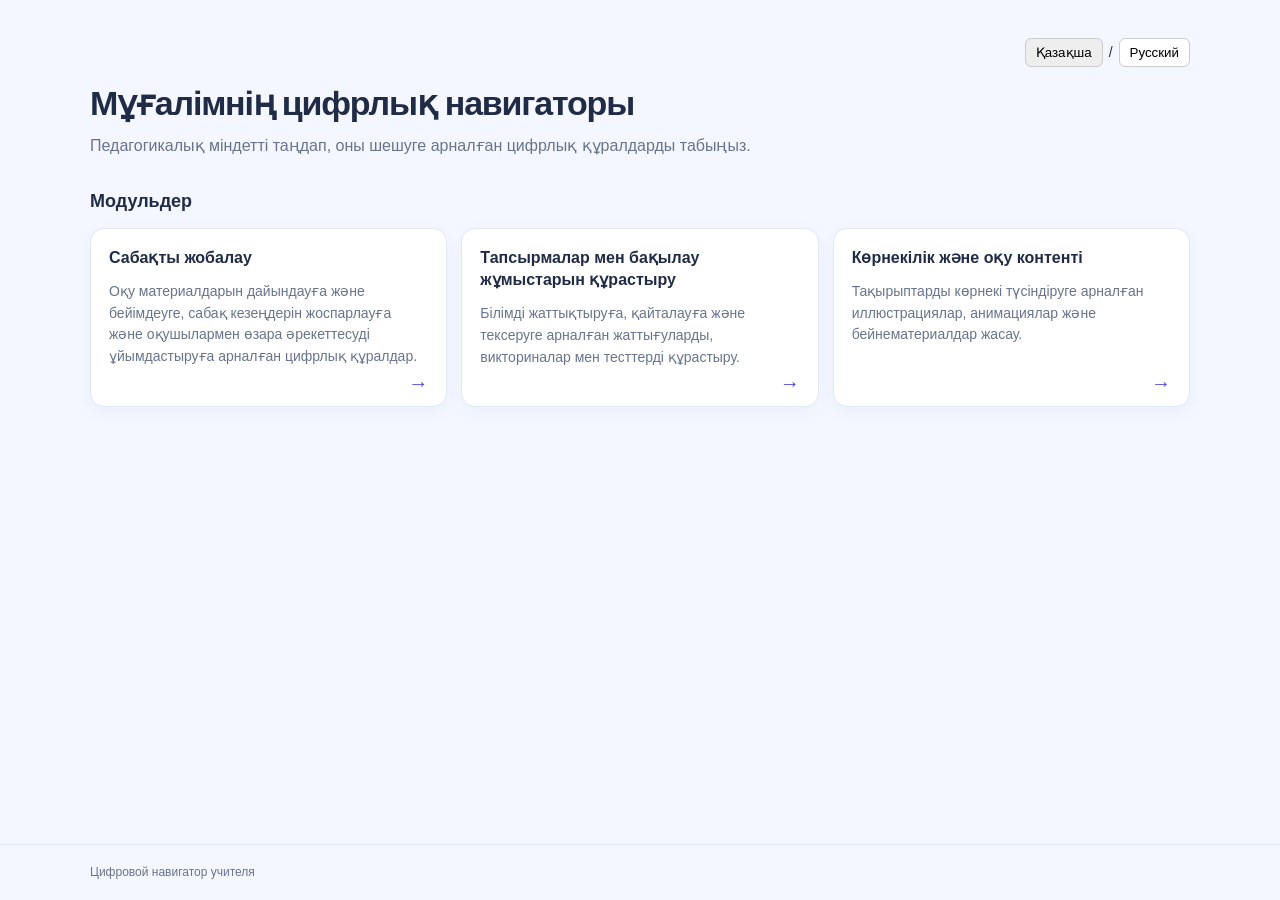
==== commit 2d04bcca: "Add files via upload" ====
--- a/index.html
+++ b/index.html
@@ -15,15 +15,6 @@
 <body>
   <a class="skip-link" href="#main">Перейти к содержанию</a>
 
-  <header class="site-header">
-    <div class="header-inner">
-      <a class="site-name" href="index.html" aria-label="Цифровой навигатор учителя — главная">
-        <span class="site-mark" aria-hidden="true">Н</span>
-        <span>Цифровой навигатор учителя</span>
-      </a>
-      <a class="header-home" href="index.html">Главная</a>
-    </div>
-  </header>
 
   <main id="main" class="page-container">
     <div id="app" aria-live="polite">
--- a/css/styles.css
+++ b/css/styles.css
@@ -474,6 +474,161 @@
   line-height: 1.6;
 }
 
+
+/* Видео */
+.example-video {
+  position: relative;
+  width: 100%;
+  aspect-ratio: 16 / 9;
+  overflow: hidden;
+  border-radius: 10px;
+  background: #111;
+  margin-top: 12px;
+}
+
+.example-video iframe {
+  position: absolute;
+  inset: 0;
+  width: 100%;
+  height: 100%;
+  border: 0;
+}
+
+/* Изображения */
+.example-image-link {
+  display: block;
+  margin-top: 12px;
+  overflow: hidden;
+  border-radius: 10px;
+  max-width: 100%;
+}
+
+.example-image {
+  display: block;
+  width: 100%;
+  max-height: 500px;
+  object-fit: contain;
+  background: #f5f5f5;
+  border-radius: 10px;
+}
+
+/* Отступы между материалами */
+.examples-list {
+  display: grid;
+  gap: 20px;
+  list-style: none;
+  padding: 0;
+}
+
+
+.example-video,
+.example-pdf {
+  position: relative;
+  width: 100%;
+  margin-top: 12px;
+}
+
+.example-video {
+  aspect-ratio: 16 / 9;
+  overflow: hidden;
+  background: #111;
+  border-radius: 10px;
+}
+
+.example-video iframe {
+  position: absolute;
+  inset: 0;
+  width: 100%;
+  height: 100%;
+  border: 0;
+}
+
+.example-pdf iframe {
+  display: block;
+  width: 100%;
+  height: 500px;
+  border: 1px solid #e2e8f0;
+  border-radius: 10px;
+}
+
+.example-image-link {
+  display: block;
+  margin-top: 12px;
+  border-radius: 10px;
+  overflow: hidden;
+}
+
+.example-image {
+  display: block;
+  max-width: 100%;
+  max-height: 500px;
+  width: 100%;
+  object-fit: contain;
+}
+
+.example-audio {
+  width: 100%;
+  margin-top: 12px;
+}
+
+.example-audio audio {
+  display: block;
+  width: 100%;
+}
+
+.example-pdf .example-link,
+.example-audio .example-link {
+  display: inline-block;
+  margin-top: 10px;
+}
+
+.examples-list {
+  display: grid;
+  gap: 20px;
+  padding: 0;
+  list-style: none;
+}
+
+.example-item {
+  min-width: 0;
+}
+
+
+.example-external-link {
+  display: flex;
+  align-items: center;
+  justify-content: space-between;
+  gap: 12px;
+  padding: 14px 16px;
+  margin-top: 12px;
+  border: 1px solid #e2e8f0;
+  border-radius: 10px;
+  text-decoration: none;
+  transition: border-color 0.2s, background 0.2s;
+}
+
+.example-external-link:hover {
+  border-color: #94a3b8;
+  background: #f8fafc;
+}
+
+.example-external-link span:first-child {
+  overflow-wrap: anywhere;
+}
+
+
+
+.example-item {
+  min-width: 0;
+}
+
+
+
+@media (max-width: 600px) {
+  .example-pdf iframe {
+    height: 350px;
+  }
+}
 @media (max-width: 900px) {
   .card-grid { grid-template-columns: repeat(2, minmax(0, 1fr)); }
 }
